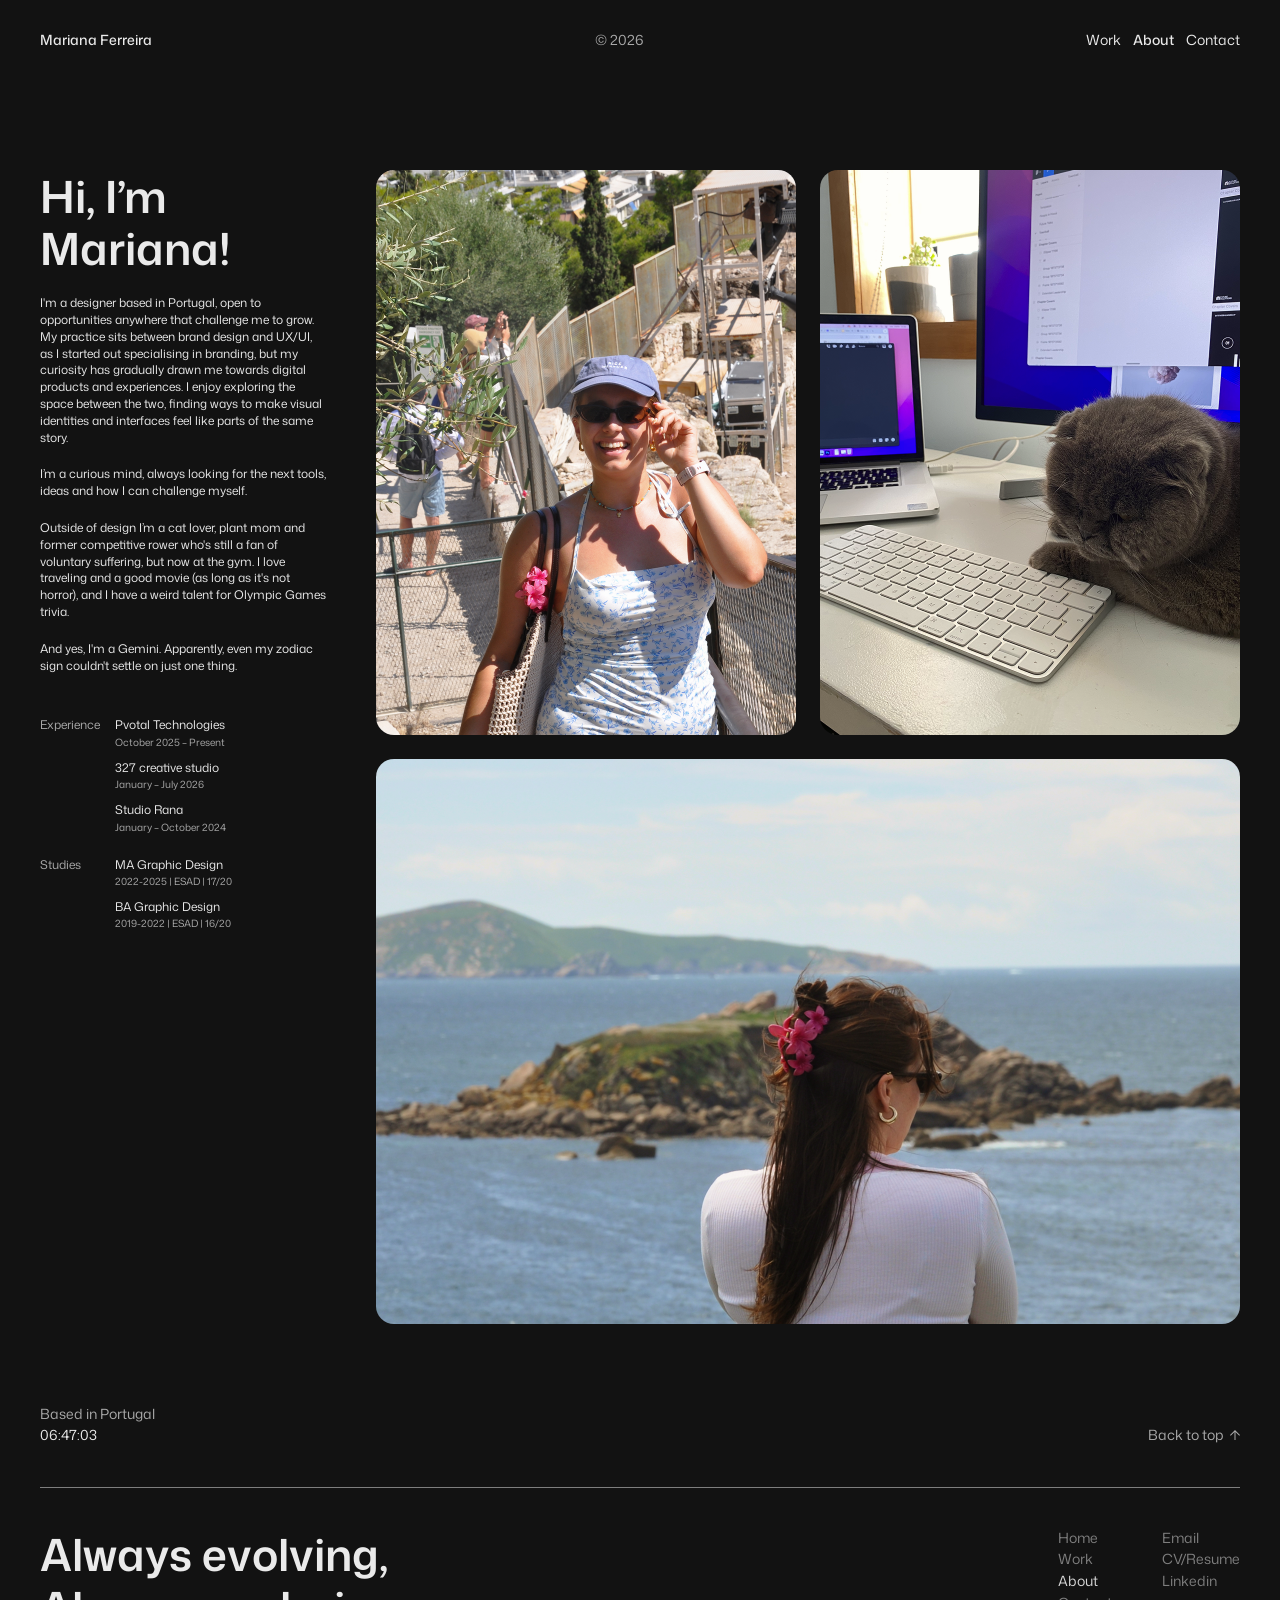
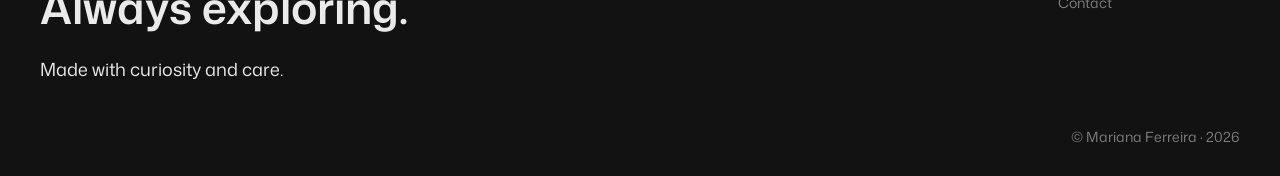
==== about.html @ 7189df2a "Turn footer menu links #9b3688 on hover All seven footer links (Home, Work, About, Contact, Email, C" ====
<!DOCTYPE html>
<html lang="en">
<head>
<meta charset="UTF-8">
<meta name="viewport" content="width=device-width, initial-scale=1">
<title>About — Mariana Ferreira</title>
<link rel="icon" href="favicon.ico" sizes="any">
<link rel="icon" href="assets/favicon/favicon.svg" type="image/svg+xml">
<link rel="apple-touch-icon" href="assets/favicon/apple-touch-icon.png">
<link rel="preconnect" href="https://fonts.googleapis.com">
<link rel="preconnect" href="https://fonts.gstatic.com" crossorigin>
<link href="https://fonts.googleapis.com/css2?family=Mona+Sans:wdth,wght@100,300;100,400;100,500;100,600&family=Geist+Mono:wght@300&display=swap" rel="stylesheet">
<link rel="stylesheet" href="css/style.css?v=39">
</head>
<body>

<nav class="nav">
  <a class="nav__name" href="index.html">Mariana Ferreira</a>
  <p class="nav__meta">© 2026</p>
  <div class="nav__links">
    <a href="work.html">Work</a>
    <a href="about.html" aria-current="page">About</a>
    <a href="index.html#contact">Contact</a>
  </div>
</nav>

<div class="about-body">
  <div class="about-info">
    <div class="about-info__text">
      <h1 class="t-title-44">Hi, I&rsquo;m Mariana!</h1>
      <p class="t-text-small-12">I&#39;m a designer based in Portugal, open to opportunities anywhere that challenge me to grow. My practice sits between brand design and UX/UI, as I started out specialising in branding, but my curiosity has gradually drawn me towards digital products and experiences. I enjoy exploring the space between the two, finding ways to make visual identities and interfaces feel like parts of the same story.</p>
      <p class="t-text-small-12">I&rsquo;m a curious mind, always looking for the next tools, ideas and how I can challenge myself.</p>
      <p class="t-text-small-12">Outside of design I&rsquo;m a cat lover, plant mom and former competitive rower who&#39;s still a fan of voluntary suffering, but now at the gym. I love traveling and a good movie (as long as it&#39;s not horror), and I have a weird talent for Olympic Games trivia.</p>
      <p class="t-text-small-12">And yes, I&#39;m a Gemini. Apparently, even my zodiac sign couldn&#39;t settle on just one thing.</p>
    </div>

    <div class="about-info__meta">
      <div class="about-meta-row">
        <span class="about-meta-row__label t-label-12">Experience</span>
        <div class="about-meta-row__entries">
          <div class="about-meta-entry">
            <span class="about-meta-entry__name t-label-12">Pvotal Technologies</span>
            <span class="about-meta-entry__date t-label-small-10">October 2025 – Present</span>
          </div>
          <div class="about-meta-entry">
            <span class="about-meta-entry__name t-label-12">327 creative studio</span>
            <span class="about-meta-entry__date t-label-small-10">January – July 2026</span>
          </div>
          <div class="about-meta-entry">
            <span class="about-meta-entry__name t-label-12">Studio Rana</span>
            <span class="about-meta-entry__date t-label-small-10">January – October 2024</span>
          </div>
        </div>
      </div>

      <div class="about-meta-row">
        <span class="about-meta-row__label t-label-12">Studies</span>
        <div class="about-meta-row__entries">
          <div class="about-meta-entry">
            <span class="about-meta-entry__name t-label-12">MA Graphic Design</span>
            <span class="about-meta-entry__date t-label-small-10">2022-2025 | ESAD | 17/20</span>
          </div>
          <div class="about-meta-entry">
            <span class="about-meta-entry__name t-label-12">BA Graphic Design</span>
            <span class="about-meta-entry__date t-label-small-10">2019-2022 | ESAD | 16/20</span>
          </div>
        </div>
      </div>
    </div>
  </div>

  <div class="about-photos">
    <div class="about-photos__row">
      <div><img class="is-bottom" src="assets/images/about/photo-1.png" alt="Mariana smiling on a sunny cliffside path, wearing a cap and sunglasses"></div>
      <div><img src="assets/images/about/photo-2.png" alt="Desk setup with a laptop, keyboard, and a sleepy grey cat"></div>
    </div>
    <img class="is-bottom" src="assets/images/about/photo-3.png" alt="Mariana looking out over the coast, hair decorated with small flowers">
  </div>
</div>

<div class="bottom-bar" style="padding: 0 40px 40px;">
  <div class="bottom-bar__place">
    <span>Based in Portugal</span>
    <span class="js-clock">23:09:35</span>
  </div>
  <button type="button" class="bottom-bar__link bottom-bar__link--up js-back-to-top">
    <span>Back to top</span>
    <img src="assets/icons/arrow-down.svg?v=2" alt="">
  </button>
</div>

<footer class="site-footer">
  <div class="line-divider" style="border-top: 0.7px solid var(--light-opacity-50);" role="presentation"></div>

  <div class="site-footer__top">
    <div class="site-footer__heading">
      <h2 class="t-title-44">Always evolving,<br>Always exploring.</h2>
      <p class="t-text-18">Made with curiosity and care.</p>
    </div>

    <div class="site-footer__menus">
      <ul class="menu-list t-text-14">
        <li><a href="index.html">Home</a></li>
        <li><a href="work.html">Work</a></li>
        <li><a href="about.html" class="is-current">About</a></li>
        <li><a href="index.html#contact">Contact</a></li>
      </ul>
      <ul class="menu-list t-text-14">
        <li><a href="mailto:mariana.sf.design@gmail.com" target="_blank">Email</a></li>
        <li><a href="https://drive.google.com/file/d/11VCMJUcz3bLyp9auznkshpkdH8lRxIy2/view?usp=sharing" target="_blank">CV/Resume</a></li>
        <li><a href="https://www.linkedin.com/in/mariana-ferreira15" target="_blank">Linkedin</a></li>
      </ul>
    </div>
  </div>

  <p class="site-footer__copyright t-text-14">© Mariana Ferreira · 2026</p>
</footer>

<script>
  const clocks = [document.querySelector('.js-clock')];
  const tick = () => {
    const time = new Intl.DateTimeFormat('en-GB', {
      timeZone: 'Europe/Lisbon', hour: '2-digit', minute: '2-digit', second: '2-digit', hour12: false
    }).format(new Date());
    clocks.forEach(el => { if (el) el.textContent = time; });
  };
  tick();
  setInterval(tick, 1000);

  document.querySelector('.js-back-to-top').addEventListener('click', () => {
    window.scrollTo({ top: 0, behavior: 'smooth' });
  });
</script>
<script src="js/reveal.js?v=1"></script>
</body>
</html>
---- css/style.css ----
/* ==========================================================================
   Design tokens — verified against Figma (RutyLWlSN3UfKS1c5IpxUp)
   ========================================================================== */
:root {
  --background-dark: #121212;
  --background-light: #eaeaea;
  --button-primary-dark: #202020;
  --button-secondary-dark: #343434;
  --button-primary-light: #d6d6d6;

  --light-opacity-70: rgba(234, 234, 234, 0.7);
  --light-opacity-50: rgba(234, 234, 234, 0.5);
  --dark-opacity-70: rgba(32, 32, 32, 0.7);
  --dark-opacity-50: rgba(32, 32, 32, 0.5);

  --page-gutter: 40px;
  --content-max: 1340px;
}

* { box-sizing: border-box; }

html, body {
  margin: 0;
  padding: 0;
  background: var(--background-dark);
  color: var(--background-light);
  font-family: 'Mona Sans', system-ui, sans-serif;
  font-variation-settings: 'wdth' 100;
  -webkit-font-smoothing: antialiased;
}

img { max-width: 100%; display: block; }
a { color: inherit; }

/* ==========================================================================
   Typography — the 8 verified text styles + the one-off CTA headline
   ========================================================================== */
.t-header-64 { font-weight: 600; font-size: 64px; line-height: 1.2; letter-spacing: 1px; text-box-trim: trim-both; text-box-edge: cap alphabetic; }
.t-title-44  { font-weight: 600; font-size: 44px; line-height: 1.2; letter-spacing: 0; text-box-trim: trim-both; text-box-edge: cap alphabetic; }
.t-title-18  { font-weight: 600; font-size: 18px; line-height: 1.4; letter-spacing: 0; }
.t-text-18   { font-weight: 400; font-size: 18px; line-height: 1.4; letter-spacing: 0; }
.t-text-14   { font-weight: 400; font-size: 14px; line-height: 1.4; letter-spacing: 0; }
.t-text-small-12 { font-weight: 400; font-size: 12px; line-height: 1.4; letter-spacing: 0; }
.t-label-12  { font-weight: 400; font-size: 12px; line-height: 1.2; letter-spacing: 0; }
.t-tag-14    { font-family: 'Geist Mono', ui-monospace, monospace; font-weight: 300; font-size: 14px; line-height: normal; letter-spacing: 0.56px; text-transform: uppercase; }
.t-tag-10    { font-family: 'Geist Mono', ui-monospace, monospace; font-weight: 300; font-size: 10px; line-height: normal; letter-spacing: 0.4px; text-transform: uppercase; }
/* one-off: only used by the "Let's make something bloom." CTA, not a named Figma style */
.t-display-80 { font-weight: 600; font-size: 80px; line-height: 1.2; letter-spacing: 0.8px; }

/* ==========================================================================
   Layout shell
   ========================================================================== */
.page { background: var(--background-dark); }

.container {
  max-width: var(--content-max);
  margin: 0 auto;
  padding: 0 var(--page-gutter);
}

/* ==========================================================================
   Nav bar
   ========================================================================== */
.nav {
  display: flex;
  align-items: center;
  justify-content: space-between;
  width: 100%;
  padding: 30px 40px 40px;
}
.nav__name { margin: 0; font-weight: 500; font-size: 14px; line-height: 1.4; text-decoration: none; }
.nav__links { display: flex; gap: 12px; align-items: center; font-weight: 400; font-size: 14px; line-height: 1.4; }
.nav__links a { text-decoration: none; white-space: nowrap; transition: color 0.15s ease; }
.nav__links a[aria-current="page"] { font-weight: 500; }
.nav__links a:hover { color: #9b3688; }
.nav__meta { margin: 0; font-weight: 400; font-size: 14px; line-height: 1.4; text-align: right; white-space: nowrap; color: var(--light-opacity-70); }

@media (max-width: 900px) {
  .nav { padding: 24px; }
  .nav__meta { display: none; }
}

/* ==========================================================================
   Bottom bar (place/time + scroll or back-to-top) — reused in hero + CTA
   ========================================================================== */
.bottom-bar {
  display: flex;
  align-items: flex-end;
  justify-content: space-between;
  width: 100%;
}
.bottom-bar__place {
  display: flex;
  flex-direction: column;
  gap: 2px;
  align-items: flex-start;
  font-weight: 400;
  font-size: 14px;
  line-height: 1.4;
}
.bottom-bar__place span:first-child { color: var(--light-opacity-70); }
.bottom-bar__link {
  display: flex;
  gap: 6px;
  align-items: center;
  font-weight: 400;
  font-size: 14px;
  line-height: 1.4;
  color: var(--light-opacity-70);
  text-decoration: none;
  background: none;
  border: none;
  cursor: pointer;
  padding: 0;
  font-family: inherit;
}
.bottom-bar__link img { width: 10px; height: 10px; transition: transform 0.2s ease; }
.bottom-bar__link--up img { transform: rotate(180deg); }
/* hover: arrow slides from vertically centred to the text's far edge (Figma bottom-bar variants), 4.8px = (19.6px line - 10px arrow) / 2 */
.bottom-bar__link:hover img { transform: translateY(4.8px); }
.bottom-bar__link--up:hover img { transform: rotate(180deg) translateY(4.8px); }

/* ==========================================================================
   Hero
   ========================================================================== */
.hero {
  position: relative;
  width: 100%;
  min-height: 100vh;
  padding: 30px 40px 40px;
  display: flex;
  flex-direction: column;
  align-items: flex-start;
  justify-content: space-between;
  overflow: hidden;
  background: var(--background-dark);
}
#hero-canvas {
  position: absolute;
  top: 0;
  left: 0;
  display: block;
  pointer-events: none;
  image-rendering: pixelated;
  z-index: 0;
}
.hero > *:not(#hero-canvas) { position: relative; z-index: 1; }

.hero__top {
  display: flex;
  flex-direction: column;
  gap: 288.9px;
  align-items: flex-start;
  width: 100%;
}
.hero .nav { padding: 0; }

.intro {
  display: flex;
  align-items: center;
  justify-content: space-between;
  width: 100%;
}
.intro__title {
  margin: 0;
  width: 553px;
  word-break: break-word;
}
.intro__aside {
  display: flex;
  flex-direction: column;
  gap: 12px;
  align-items: flex-start;
  justify-content: center;
  width: 275px;
}
.intro__tag {
  margin: 0;
  color: var(--background-light);
  text-box-trim: trim-both;
  text-box-edge: cap alphabetic;
}
.intro__blurb {
  margin: 0;
  width: 275px;
  color: var(--light-opacity-70);
}

@media (max-width: 900px) {
  .hero { padding: 24px; }
  .hero__top { gap: 120px; }
  .intro { flex-direction: column; align-items: flex-start; gap: 40px; }
  .intro__title { width: 100%; font-size: 40px; }
}

/* ==========================================================================
   Tags / buttons
   ========================================================================== */
.tag {
  display: inline-block;
  text-align: center;
  padding: 10px 12px;
  border-radius: 6px;
  background: var(--button-primary-dark);
  color: var(--background-light);
  text-box-trim: trim-both;
  text-box-edge: cap alphabetic;
}
.tag--light { background: var(--button-primary-light); color: #121212; }

.cta-button {
  display: inline-flex;
  align-items: center;
  gap: 12px;
  padding: 12px 16px;
  border-radius: 8px;
  background: var(--button-primary-dark);
  color: var(--background-light);
  text-decoration: none;
  font-family: 'Geist Mono', ui-monospace, monospace;
  font-weight: 300;
  font-size: 14px;
  letter-spacing: 0.56px;
  text-transform: uppercase;
  transition: background-color 0.15s ease;
}
.cta-button:hover { background: #9b3688; }
.cta-button__label { display: block; text-box-trim: trim-both; text-box-edge: cap alphabetic; }
.cta-button img { width: 10px; height: 10px; }

/* ==========================================================================
   Selected Work
   ========================================================================== */
.selected-work { padding: 100px 40px 0; }
.selected-work__heading { margin: 0 0 80px; color: #121212; background: var(--background-light); }

/* the whole Selected Work section sits on the light background per Figma's
   "projects-light" frame, while the hero above and everything below stays dark */
.selected-work-wrap { background: var(--background-light); color: #121212; }

/* Below its 1340px reference width, the whole grid (numbers + rows) is
   scaled down as one unit via JS (see index.html) instead of letting the
   image and text column shrink independently — this keeps every internal
   proportion (including the tag row, which must never wrap) identical to
   the Figma design at any size. .work-grid-scale is the fixed-height
   viewport JS resizes; .work-grid is the fixed-width content it scales. */
.work-grid-scale { position: relative; overflow: hidden; }
.work-grid {
  display: flex;
  gap: 50px;
  align-items: flex-start;
  width: 1360px;
  transform-origin: top left;
}
.work-grid__numbers {
  width: 286px;
  display: flex;
  flex-direction: column;
  gap: 520px;
  flex-shrink: 0;
}
.work-grid__number { margin: 0; color: #121212; white-space: nowrap; }

.work-rows {
  flex: 1;
  display: flex;
  flex-direction: column;
  min-width: 0;
}

.project-row {
  display: flex;
  gap: 50px;
  align-items: flex-start;
  padding: 48px 0;
  text-decoration: none;
}
.project-row:first-child { padding-top: 0; }
.project-row__image {
  position: relative;
  width: 666px;
  height: 444px;
  flex-shrink: 0;
  border-radius: 18px;
  overflow: hidden;
  background: var(--button-primary-light);
}
.project-row__image img {
  position: absolute;
  inset: 0;
  width: 100%;
  height: 100%;
  object-fit: cover;
}
.project-row__body {
  display: flex;
  flex: 1;
  flex-direction: column;
  gap: 24px;
  min-width: 0;
}
.project-row__tags { display: flex; gap: 4px; align-items: center; flex-wrap: nowrap; }
.project-row__text { display: flex; flex-direction: column; gap: 12px; }
.project-row__title { margin: 0; color: #121212; }
.project-row__desc { margin: 0; color: #121212; }
.project-row__client { color: var(--dark-opacity-70); white-space: nowrap; }

.line-divider { width: 100%; height: 1px; }
.line-divider--projects { border-top: 0.7px solid var(--dark-opacity-50); }

.view-more {
  display: flex;
  align-items: center;
  justify-content: space-between;
  padding: 50px 0 50px;
  text-decoration: none;
  color: #121212;
}
.view-more img { width: 30px; height: 30px; }

@media (max-width: 900px) {
  .work-grid-scale { height: auto !important; }
  .work-grid { transform: none !important; width: 100%; flex-direction: column; }
  .work-grid__numbers { display: none; }
  .project-row { flex-direction: column; }
  .project-row__image { width: 100%; height: auto; aspect-ratio: 666 / 444; }
}

/* ==========================================================================
   CTA — "Let's make something bloom."
   ========================================================================== */
.cta-bloom {
  position: relative;
  overflow: hidden;
  min-height: 750px;
  background: var(--background-dark);
  padding: 150px 40px 30px;
  display: flex;
  flex-direction: column;
  justify-content: space-between;
  gap: 100px;
}
#contact-canvas {
  position: absolute;
  top: 0;
  left: 0;
  display: block;
  pointer-events: none;
  image-rendering: pixelated;
  z-index: 0;
}
.cta-bloom > *:not(#contact-canvas) { position: relative; z-index: 1; }
.cta-bloom__copy { display: flex; flex-direction: column; gap: 44px; max-width: 778px; }
.cta-bloom__text { display: flex; flex-direction: column; gap: 12px; }
.cta-bloom__title { margin: 0; }
.cta-bloom__body { margin: 0; max-width: 663px; }
.cta-bloom__actions { display: flex; gap: 12px; }

@media (max-width: 900px) {
  .cta-bloom { padding: 100px 24px 24px; gap: 100px; }
  .t-display-80 { font-size: 48px; }
}

/* ==========================================================================
   Work page
   ========================================================================== */
.work-body { display: flex; gap: 50px; padding: 80px 40px 100px; align-items: start; }

.work-info { width: 286px; flex-shrink: 0; display: flex; flex-direction: column; gap: 44px; }
.work-info__text { display: flex; flex-direction: column; gap: 20px; }
.work-info__title, .work-info__desc { margin: 0; color: var(--background-light); }

.work-filters { display: flex; flex-direction: column; gap: 12px; }
.filter-tag {
  display: inline-block;
  padding: 12px 16px;
  border-radius: 8px;
  background: var(--button-primary-dark);
  color: var(--background-light);
  border: none;
  cursor: pointer;
  text-align: center;
  text-box-trim: trim-both;
  text-box-edge: cap alphabetic;
  width: fit-content;
  transition: background-color 0.15s ease;
}
.filter-tag.is-active { background: var(--button-secondary-dark); }
.filter-tag:hover { background: #9b3688; }

.work-card[hidden] { display: none; }

.work-grid-2col {
  flex: 1;
  display: grid;
  grid-template-columns: 1fr 1fr;
  column-gap: 24px;
  row-gap: 50px;
  min-width: 0;
}

.work-card { display: flex; flex-direction: column; gap: 36px; text-decoration: none; }
.work-card__image { width: 100%; aspect-ratio: 490 / 565; border-radius: 18px; overflow: hidden; }
.work-card__image img { width: 100%; height: 100%; object-fit: cover; }
.work-card__body { display: flex; flex-direction: column; gap: 24px; }
.work-card__text { display: flex; flex-direction: column; gap: 12px; }
.work-card__title, .work-card__desc { margin: 0; color: var(--background-light); }
.work-card__tags { display: flex; gap: 4px; flex-wrap: wrap; }

@media (max-width: 900px) {
  .work-body { flex-direction: column; padding: 48px 24px 60px; }
  .work-info { width: 100%; }
  .work-filters { flex-direction: row; flex-wrap: wrap; }
  .work-grid-2col { grid-template-columns: 1fr; width: 100%; }
}

/* ==========================================================================
   About page
   ========================================================================== */
.t-label-small-10 { font-weight: 400; font-size: 10px; line-height: normal; letter-spacing: 0; }

.about-body { display: flex; gap: 50px; padding: 80px 40px 80px; align-items: start; }

.about-info { width: 286px; flex-shrink: 0; display: flex; flex-direction: column; gap: 44px; }
.about-info__text { display: flex; flex-direction: column; gap: 20px; }
.about-info__text p, .about-info__text h1 { margin: 0; color: var(--background-light); }

.about-info__meta { display: flex; flex-direction: column; gap: 24px; }
.about-meta-row { display: flex; gap: 12px; align-items: start; }
.about-meta-row__label { width: 63px; flex-shrink: 0; color: var(--light-opacity-70); }
.about-meta-row__entries { display: flex; flex-direction: column; gap: 12px; }
.about-meta-entry { display: flex; flex-direction: column; gap: 2px; }
.about-meta-entry__name { color: var(--background-light); }
.about-meta-entry__date { color: var(--light-opacity-70); }

.about-photos { flex: 1; display: flex; flex-direction: column; gap: 24px; min-width: 0; }
.about-photos__row { display: flex; gap: 24px; }
.about-photos__row img, .about-photos > img { border-radius: 18px; width: 100%; height: 565px; object-fit: cover; }
.about-photos img.is-bottom { object-position: bottom; }
.about-photos__row > div { flex: 1; min-width: 0; }

@media (max-width: 900px) {
  .about-body { flex-direction: column; padding: 48px 24px 60px; }
  .about-info { width: 100%; }
  .about-photos__row { flex-direction: column; }
  .about-photos__row img, .about-photos > img { height: auto; aspect-ratio: 490 / 565; }
}

/* ==========================================================================
   Project detail pages (case studies) — shared by every /work/<slug>.html
   ========================================================================== */
.project-detail__body { display: flex; gap: 50px; padding: 80px 40px 100px; align-items: start; }

.project-detail__info { width: 286px; flex-shrink: 0; display: flex; flex-direction: column; gap: 44px; }
.project-detail__title { margin: 0 0 20px; color: var(--background-light); }
.project-detail__bio { display: flex; flex-direction: column; gap: 14px; }
.project-detail__bio p { margin: 0; color: var(--background-light); }
.project-detail__bio a { color: inherit; text-decoration: underline dotted; text-decoration-color: #9b3688; text-decoration-thickness: 2px; text-underline-offset: 3px; }

.project-detail__meta { display: flex; flex-direction: column; gap: 12px; width: 100%; }
.project-detail__meta-row { display: flex; gap: 12px; align-items: center; }
.project-detail__meta-label { width: 56px; flex-shrink: 0; color: var(--light-opacity-70); }
.project-detail__meta-value { color: var(--background-light); }

.project-detail__gallery { flex: 1; display: flex; flex-direction: column; gap: 24px; min-width: 0; }
.project-detail__img { width: 100%; aspect-ratio: 1004 / 565; border-radius: 18px; overflow: hidden; background: var(--button-primary-dark); }
.project-detail__img img, .project-detail__img video { width: 100%; height: 100%; object-fit: cover; display: block; }
.project-detail__pair { display: flex; gap: 24px; }
/* Named class (not a > div child selector) so this styling — border-radius
   included — still applies when the lightbox clones one of these into a
   different parent. */
.project-detail__pair-item { flex: 1; min-width: 0; aspect-ratio: 490 / 565; border-radius: 18px; overflow: hidden; }
.project-detail__pair-item img { width: 100%; height: 100%; object-fit: cover; display: block; }

/* Autoplaying crossfade variant of a pair — reproduces a Figma prototype
   interaction (Frame 2147225957: After delay 1s -> Change to Variant2,
   Smart animate, 600ms) where both cards in the pair swap between their
   "Default" and "Variant2" screenshots together, looping indefinitely.
   Driven by the inline script in work/infrastream.html via [data-loop-state]. */
.project-detail__pair-item--loop { position: relative; }
.project-detail__pair-item--loop img { position: absolute; inset: 0; opacity: 0; transition: opacity 0.6s ease-in-out; }
.project-detail__pair-item--loop img.is-default { position: relative; opacity: 1; }
.project-detail__pair--loop[data-loop-state="variant2"] .is-default { opacity: 0; }
.project-detail__pair--loop[data-loop-state="variant2"] .is-variant2 { opacity: 1; }

@media (prefers-reduced-motion: reduce) {
  .project-detail__pair-item--loop img { transition: none; }
}

.project-detail__note { display: flex; gap: 24px; padding: 20px 24px; }
.project-detail__note-label { width: 200px; flex-shrink: 0; margin: 0; color: var(--background-light); }
.project-detail__note-body { flex: 1; display: flex; flex-direction: column; gap: 24px; margin: 0; color: var(--background-light); }
.project-detail__note-body p { margin: 0; }

@media (max-width: 900px) {
  .project-detail__body { flex-direction: column; padding: 48px 24px 60px; }
  .project-detail__info { width: 100%; }
  .project-detail__pair { flex-direction: column; }
  .project-detail__note { flex-direction: column; gap: 8px; padding: 16px 0; }
  .project-detail__note-label { width: 100%; }
}

/* ==========================================================================
   Lightbox — click-to-zoom for project detail gallery images
   ========================================================================== */
.project-detail__gallery img { cursor: zoom-in; }

.lightbox {
  position: fixed;
  inset: 0;
  z-index: 1000;
  display: flex;
  align-items: center;
  justify-content: center;
  padding: 40px;
  background: var(--background-dark);
  cursor: zoom-out;
  opacity: 0;
  visibility: hidden;
  transition: opacity 0.2s ease;
}
.lightbox.is-open { opacity: 1; visibility: visible; }

/* .lightbox__frame is a live clone of the clicked container (image-project /
   pair-half div), so it reproduces that exact crop, background and border
   radius — just scaled up — instead of swapping in a different, uncropped
   view of the raw source file. Sizing (width/height in px) is computed in
   JS to preserve its aspect ratio within the viewport. */
.lightbox__frame {
  flex: none !important;
  min-width: 0 !important;
  box-shadow: 0 20px 60px rgba(0, 0, 0, 0.5);
  transform: scale(0.96);
  transition: transform 0.2s ease;
  cursor: zoom-out;
}
.lightbox.is-open .lightbox__frame { transform: scale(1); }
.lightbox__close {
  position: absolute;
  top: 24px;
  right: 32px;
  width: 40px;
  height: 40px;
  border: none;
  border-radius: 50%;
  background: var(--button-primary-dark);
  color: var(--background-light);
  font-size: 22px;
  line-height: 1;
  cursor: pointer;
  display: flex;
  align-items: center;
  justify-content: center;
}
.lightbox__close:hover { background: var(--button-secondary-dark); }

@media (max-width: 900px) {
  .lightbox { padding: 16px; }
  .lightbox__close { top: 12px; right: 12px; }
}

/* ==========================================================================
   Scroll reveal — fade + rise on scroll, applied via js/reveal.js
   ========================================================================== */
.reveal {
  opacity: 0;
  transform: translateY(22px);
  transition: opacity 1s cubic-bezier(0.22, 1, 0.36, 1), transform 1s cubic-bezier(0.22, 1, 0.36, 1);
}
.reveal.is-visible { opacity: 1; transform: none; }

@media (prefers-reduced-motion: reduce) {
  .reveal { opacity: 1; transform: none; transition: none; }
}

/* ==========================================================================
   Site footer
   ========================================================================== */
.site-footer { background: var(--background-dark); padding: 2px 40px 30px; }
.site-footer__top { display: flex; align-items: flex-start; justify-content: space-between; gap: 50px; padding-top: 40px; }
.site-footer__heading { display: flex; flex-direction: column; gap: 24px; max-width: 613px; }
.site-footer__heading h2, .site-footer__heading p { margin: 0; }
.site-footer__menus { display: flex; gap: 50px; }
.menu-list { display: flex; flex-direction: column; gap: 2px; list-style: none; margin: 0; padding: 0; }
.menu-list a { text-decoration: none; transition: color 0.15s ease; }
.menu-list a.is-current { color: var(--button-primary-light); }
.menu-list a:not(.is-current) { color: var(--light-opacity-50); }
.menu-list a:hover { color: #9b3688; }
.site-footer__copyright { color: var(--light-opacity-50); margin: 44px 0 0; text-align: right; }

@media (max-width: 900px) {
  .site-footer__top { flex-direction: column; gap: 32px; }
  .site-footer__menus { gap: 32px; }
}
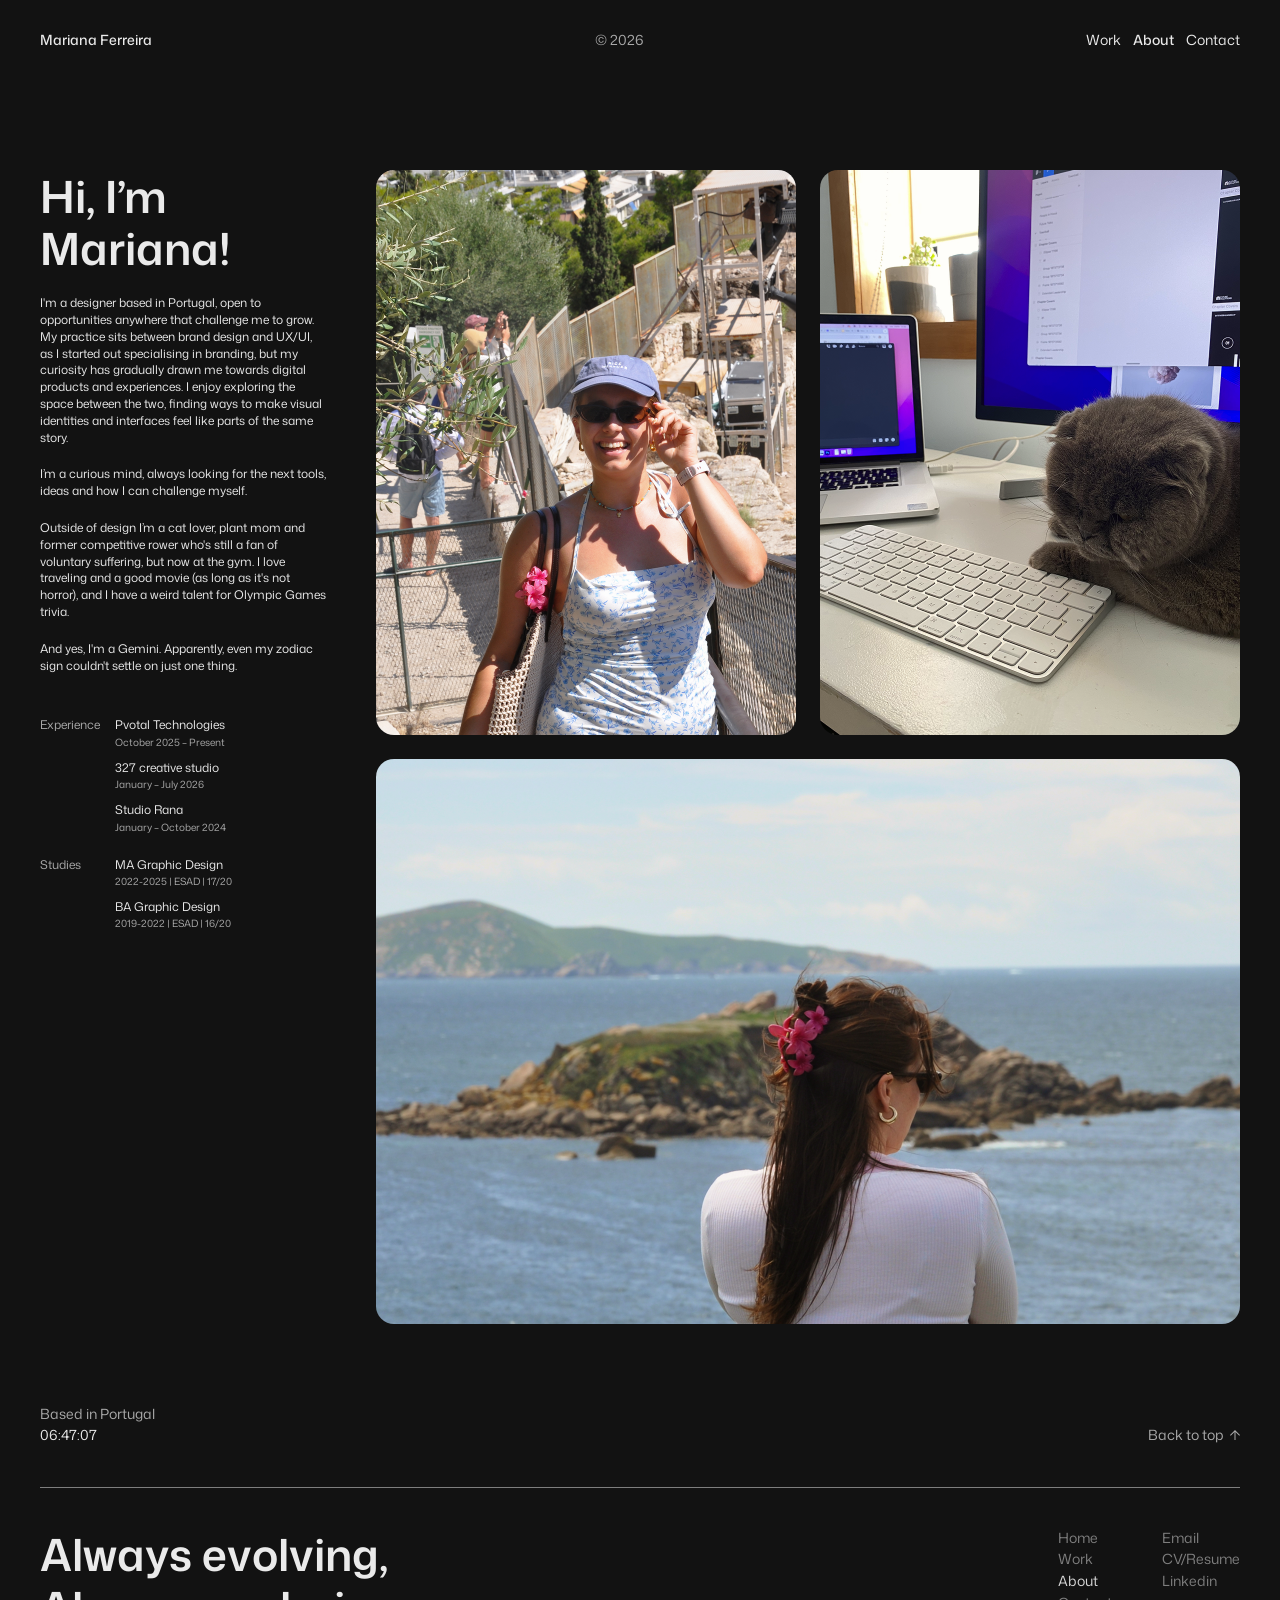
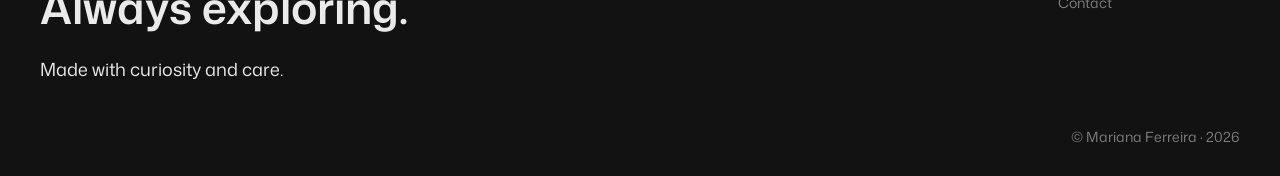
==== commit 0f5f5c7a: "Restore #343434 hover on filter and Email/LinkedIn buttons The #9b3688 hover was only meant for the " ====
--- a/about.html
+++ b/about.html
@@ -10,7 +10,7 @@
 <link rel="preconnect" href="https://fonts.googleapis.com">
 <link rel="preconnect" href="https://fonts.gstatic.com" crossorigin>
 <link href="https://fonts.googleapis.com/css2?family=Mona+Sans:wdth,wght@100,300;100,400;100,500;100,600&family=Geist+Mono:wght@300&display=swap" rel="stylesheet">
-<link rel="stylesheet" href="css/style.css?v=39">
+<link rel="stylesheet" href="css/style.css?v=40">
 </head>
 <body>
 
--- a/css/style.css
+++ b/css/style.css
@@ -224,7 +224,7 @@
   text-transform: uppercase;
   transition: background-color 0.15s ease;
 }
-.cta-button:hover { background: #9b3688; }
+.cta-button:hover { background: var(--button-secondary-dark); }
 .cta-button__label { display: block; text-box-trim: trim-both; text-box-edge: cap alphabetic; }
 .cta-button img { width: 10px; height: 10px; }
 
@@ -385,8 +385,7 @@
   width: fit-content;
   transition: background-color 0.15s ease;
 }
-.filter-tag.is-active { background: var(--button-secondary-dark); }
-.filter-tag:hover { background: #9b3688; }
+.filter-tag:hover, .filter-tag.is-active { background: var(--button-secondary-dark); }
 
 .work-card[hidden] { display: none; }
 
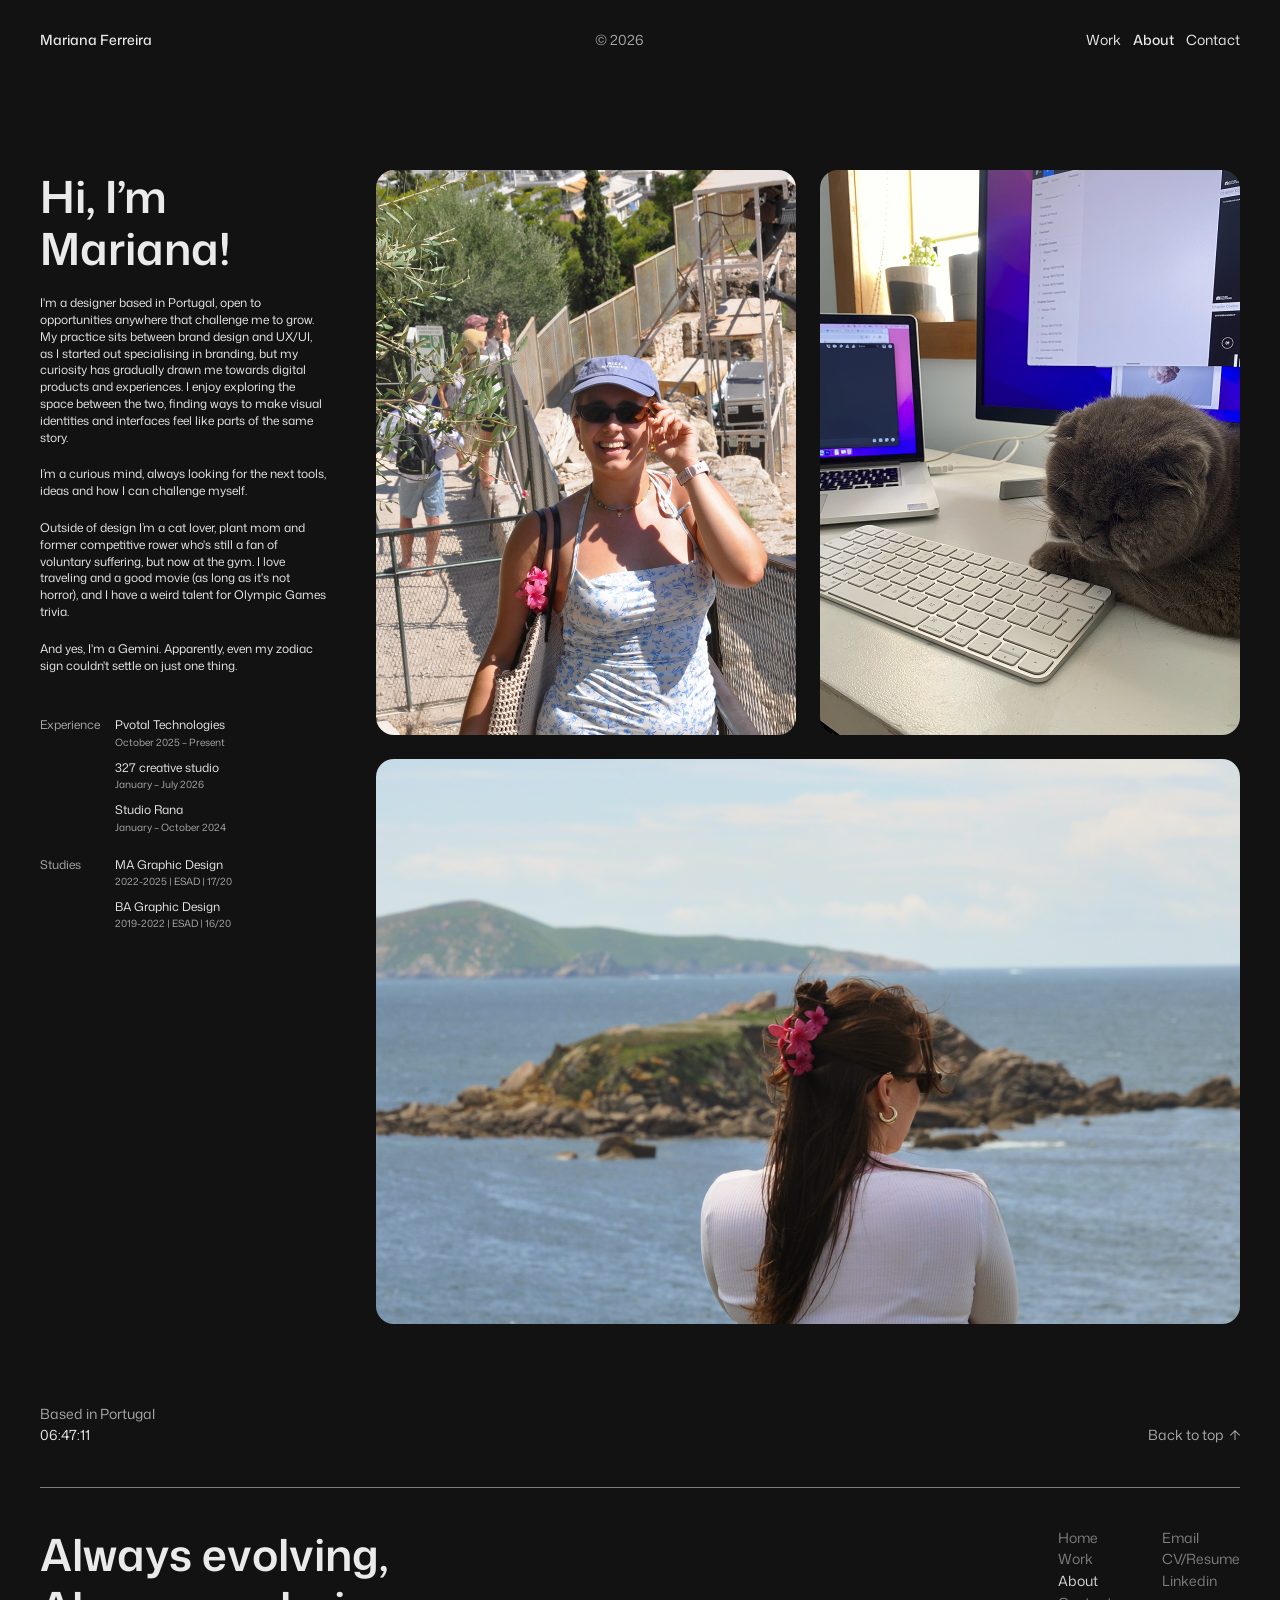
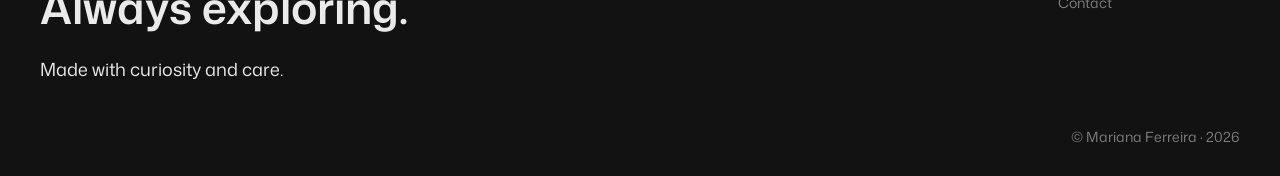
==== commit 2f1f2b8c: "Project note blocks: 14px body text, 24px/44px padding On every case-study caption block (Tea&Oat, I" ====
--- a/about.html
+++ b/about.html
@@ -10,7 +10,7 @@
 <link rel="preconnect" href="https://fonts.googleapis.com">
 <link rel="preconnect" href="https://fonts.gstatic.com" crossorigin>
 <link href="https://fonts.googleapis.com/css2?family=Mona+Sans:wdth,wght@100,300;100,400;100,500;100,600&family=Geist+Mono:wght@300&display=swap" rel="stylesheet">
-<link rel="stylesheet" href="css/style.css?v=40">
+<link rel="stylesheet" href="css/style.css?v=41">
 </head>
 <body>
 
--- a/css/style.css
+++ b/css/style.css
@@ -486,7 +486,7 @@
   .project-detail__pair-item--loop img { transition: none; }
 }
 
-.project-detail__note { display: flex; gap: 24px; padding: 20px 24px; }
+.project-detail__note { display: flex; gap: 24px; padding: 24px 44px; }
 .project-detail__note-label { width: 200px; flex-shrink: 0; margin: 0; color: var(--background-light); }
 .project-detail__note-body { flex: 1; display: flex; flex-direction: column; gap: 24px; margin: 0; color: var(--background-light); }
 .project-detail__note-body p { margin: 0; }
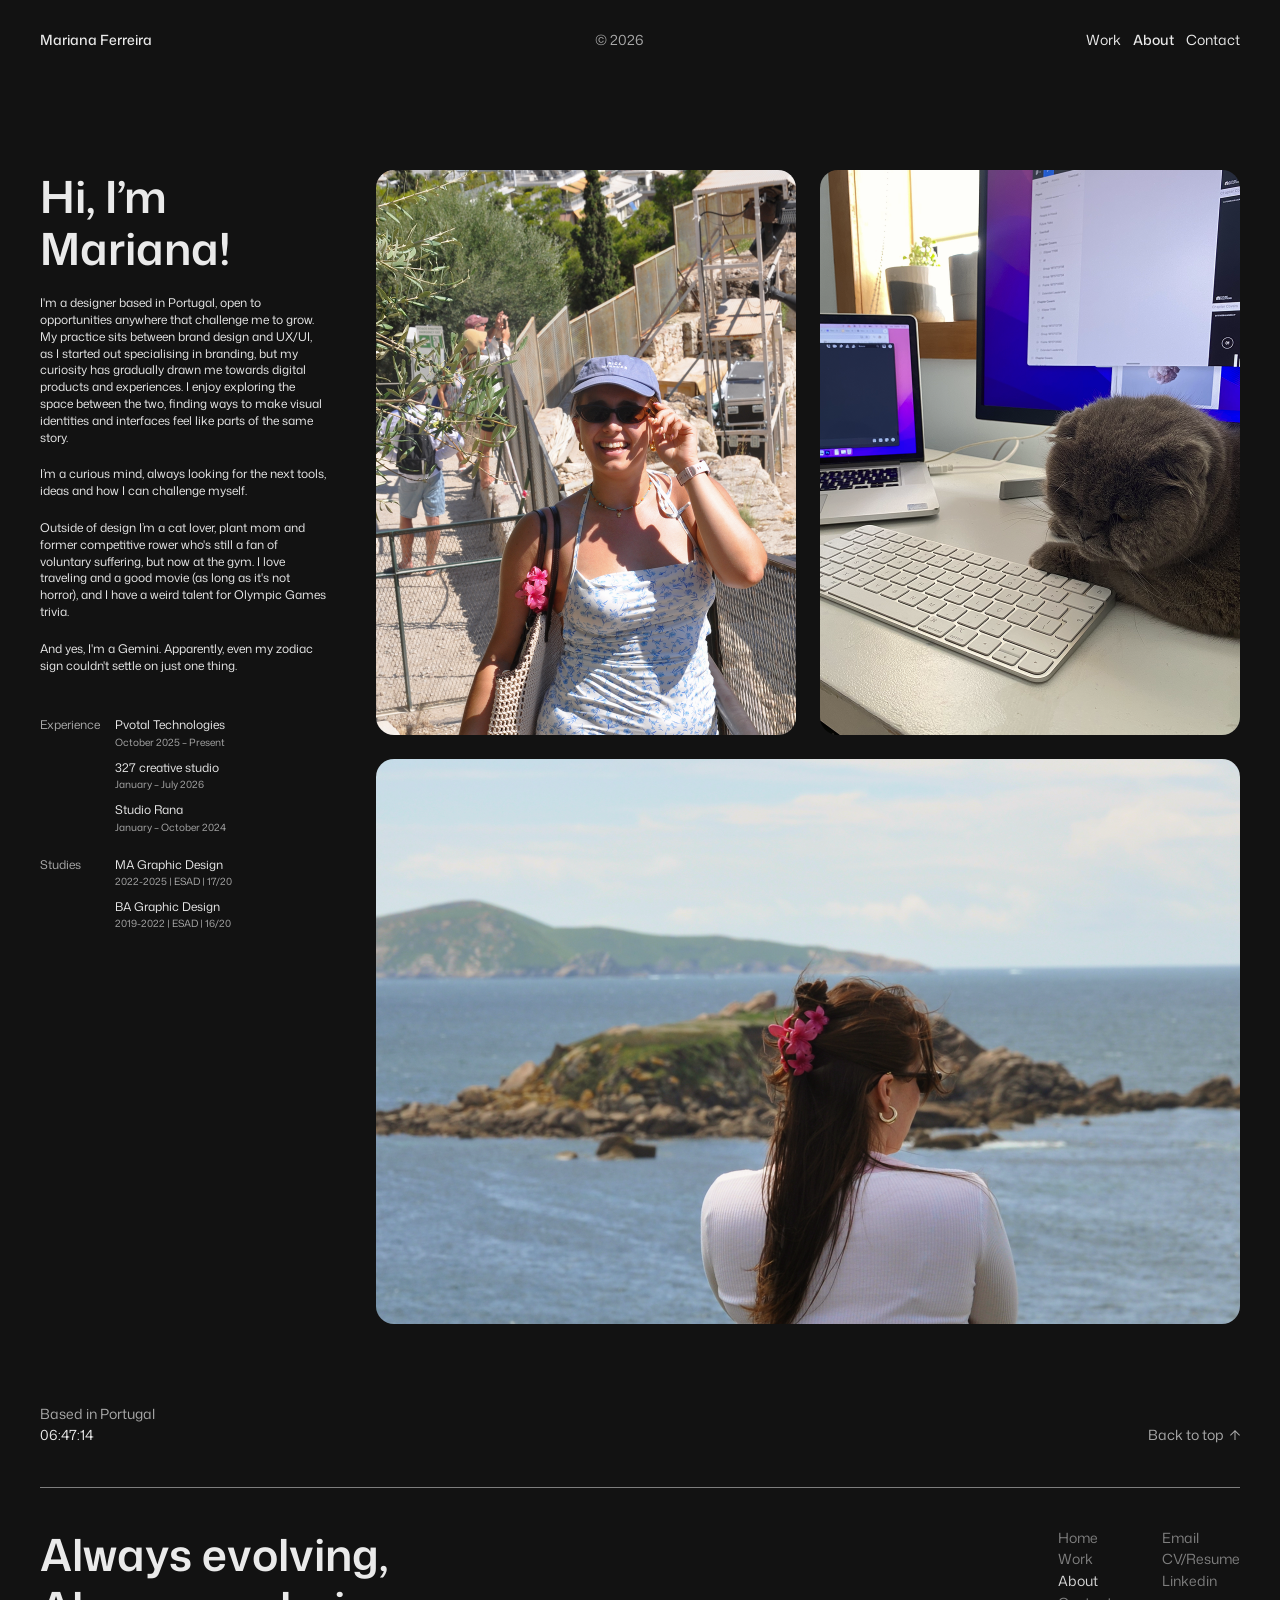
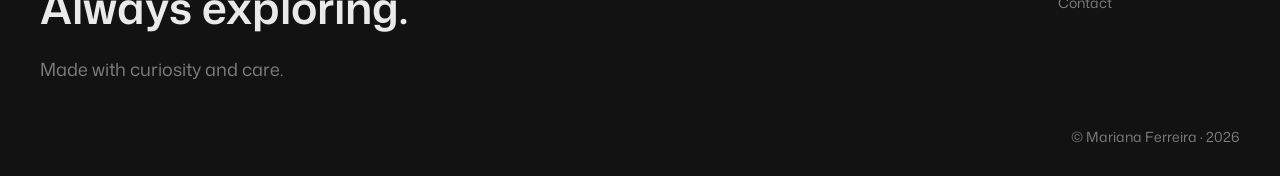
==== commit 9e7953a9: "Set footer "Made with curiosity and care." to light-opacity-50 Scoped to the footer heading paragrap" ====
--- a/about.html
+++ b/about.html
@@ -10,7 +10,7 @@
 <link rel="preconnect" href="https://fonts.googleapis.com">
 <link rel="preconnect" href="https://fonts.gstatic.com" crossorigin>
 <link href="https://fonts.googleapis.com/css2?family=Mona+Sans:wdth,wght@100,300;100,400;100,500;100,600&family=Geist+Mono:wght@300&display=swap" rel="stylesheet">
-<link rel="stylesheet" href="css/style.css?v=41">
+<link rel="stylesheet" href="css/style.css?v=42">
 </head>
 <body>
 
--- a/css/style.css
+++ b/css/style.css
@@ -579,6 +579,7 @@
 .site-footer__top { display: flex; align-items: flex-start; justify-content: space-between; gap: 50px; padding-top: 40px; }
 .site-footer__heading { display: flex; flex-direction: column; gap: 24px; max-width: 613px; }
 .site-footer__heading h2, .site-footer__heading p { margin: 0; }
+.site-footer__heading p { color: var(--light-opacity-50); }
 .site-footer__menus { display: flex; gap: 50px; }
 .menu-list { display: flex; flex-direction: column; gap: 2px; list-style: none; margin: 0; padding: 0; }
 .menu-list a { text-decoration: none; transition: color 0.15s ease; }
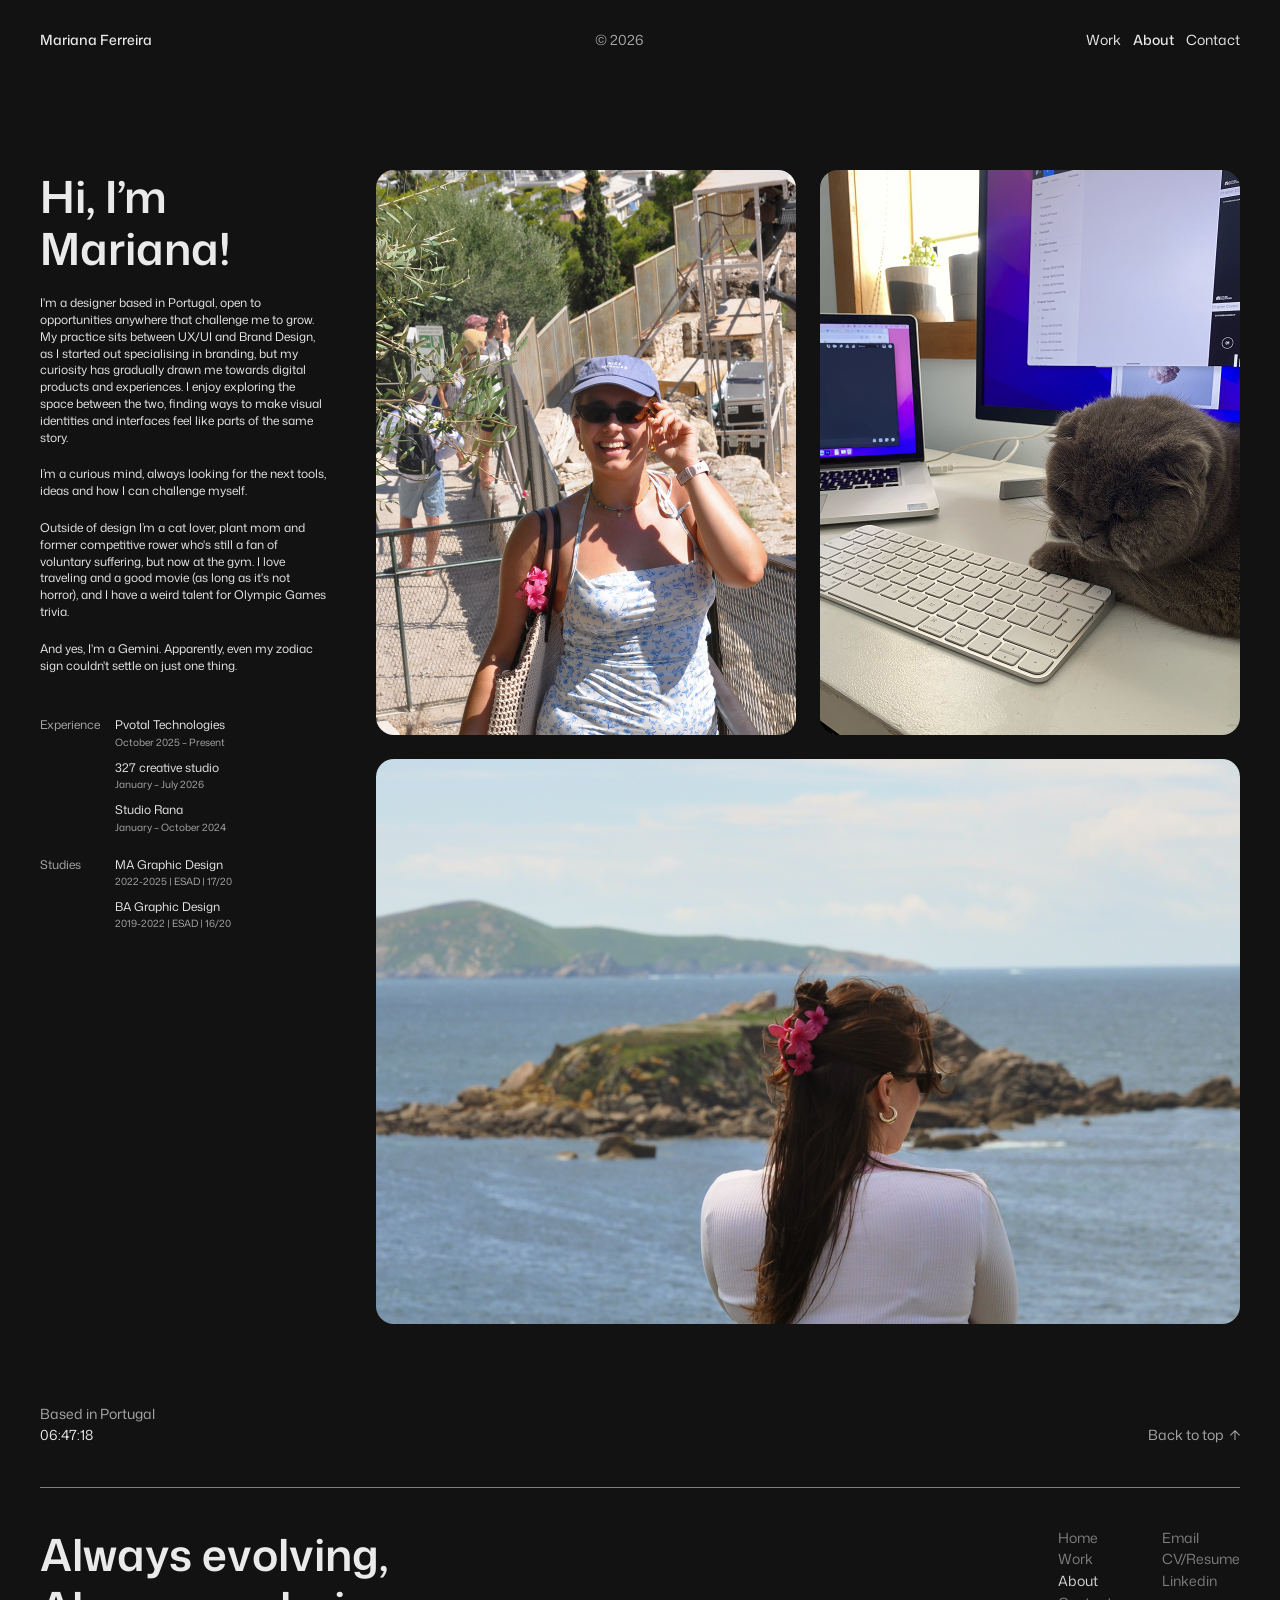
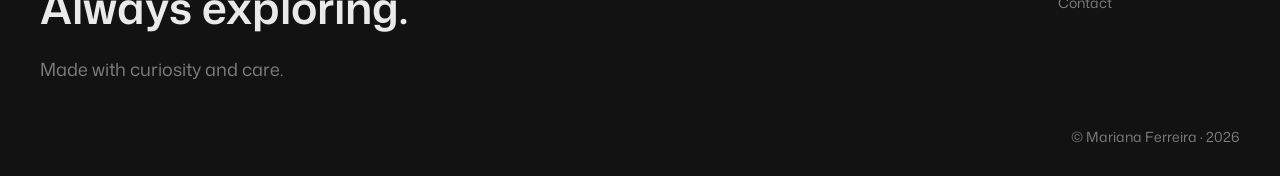
==== commit 680b4591: "Update About bio: "between UX/UI and Brand Design" Co-Authored-By: Claude Sonnet 5.5 <noreply@anthro" ====
--- a/about.html
+++ b/about.html
@@ -28,7 +28,7 @@
   <div class="about-info">
     <div class="about-info__text">
       <h1 class="t-title-44">Hi, I&rsquo;m Mariana!</h1>
-      <p class="t-text-small-12">I&#39;m a designer based in Portugal, open to opportunities anywhere that challenge me to grow. My practice sits between brand design and UX/UI, as I started out specialising in branding, but my curiosity has gradually drawn me towards digital products and experiences. I enjoy exploring the space between the two, finding ways to make visual identities and interfaces feel like parts of the same story.</p>
+      <p class="t-text-small-12">I&#39;m a designer based in Portugal, open to opportunities anywhere that challenge me to grow. My practice sits between UX/UI and Brand Design, as I started out specialising in branding, but my curiosity has gradually drawn me towards digital products and experiences. I enjoy exploring the space between the two, finding ways to make visual identities and interfaces feel like parts of the same story.</p>
       <p class="t-text-small-12">I&rsquo;m a curious mind, always looking for the next tools, ideas and how I can challenge myself.</p>
       <p class="t-text-small-12">Outside of design I&rsquo;m a cat lover, plant mom and former competitive rower who&#39;s still a fan of voluntary suffering, but now at the gym. I love traveling and a good movie (as long as it&#39;s not horror), and I have a weird talent for Olympic Games trivia.</p>
       <p class="t-text-small-12">And yes, I&#39;m a Gemini. Apparently, even my zodiac sign couldn&#39;t settle on just one thing.</p>
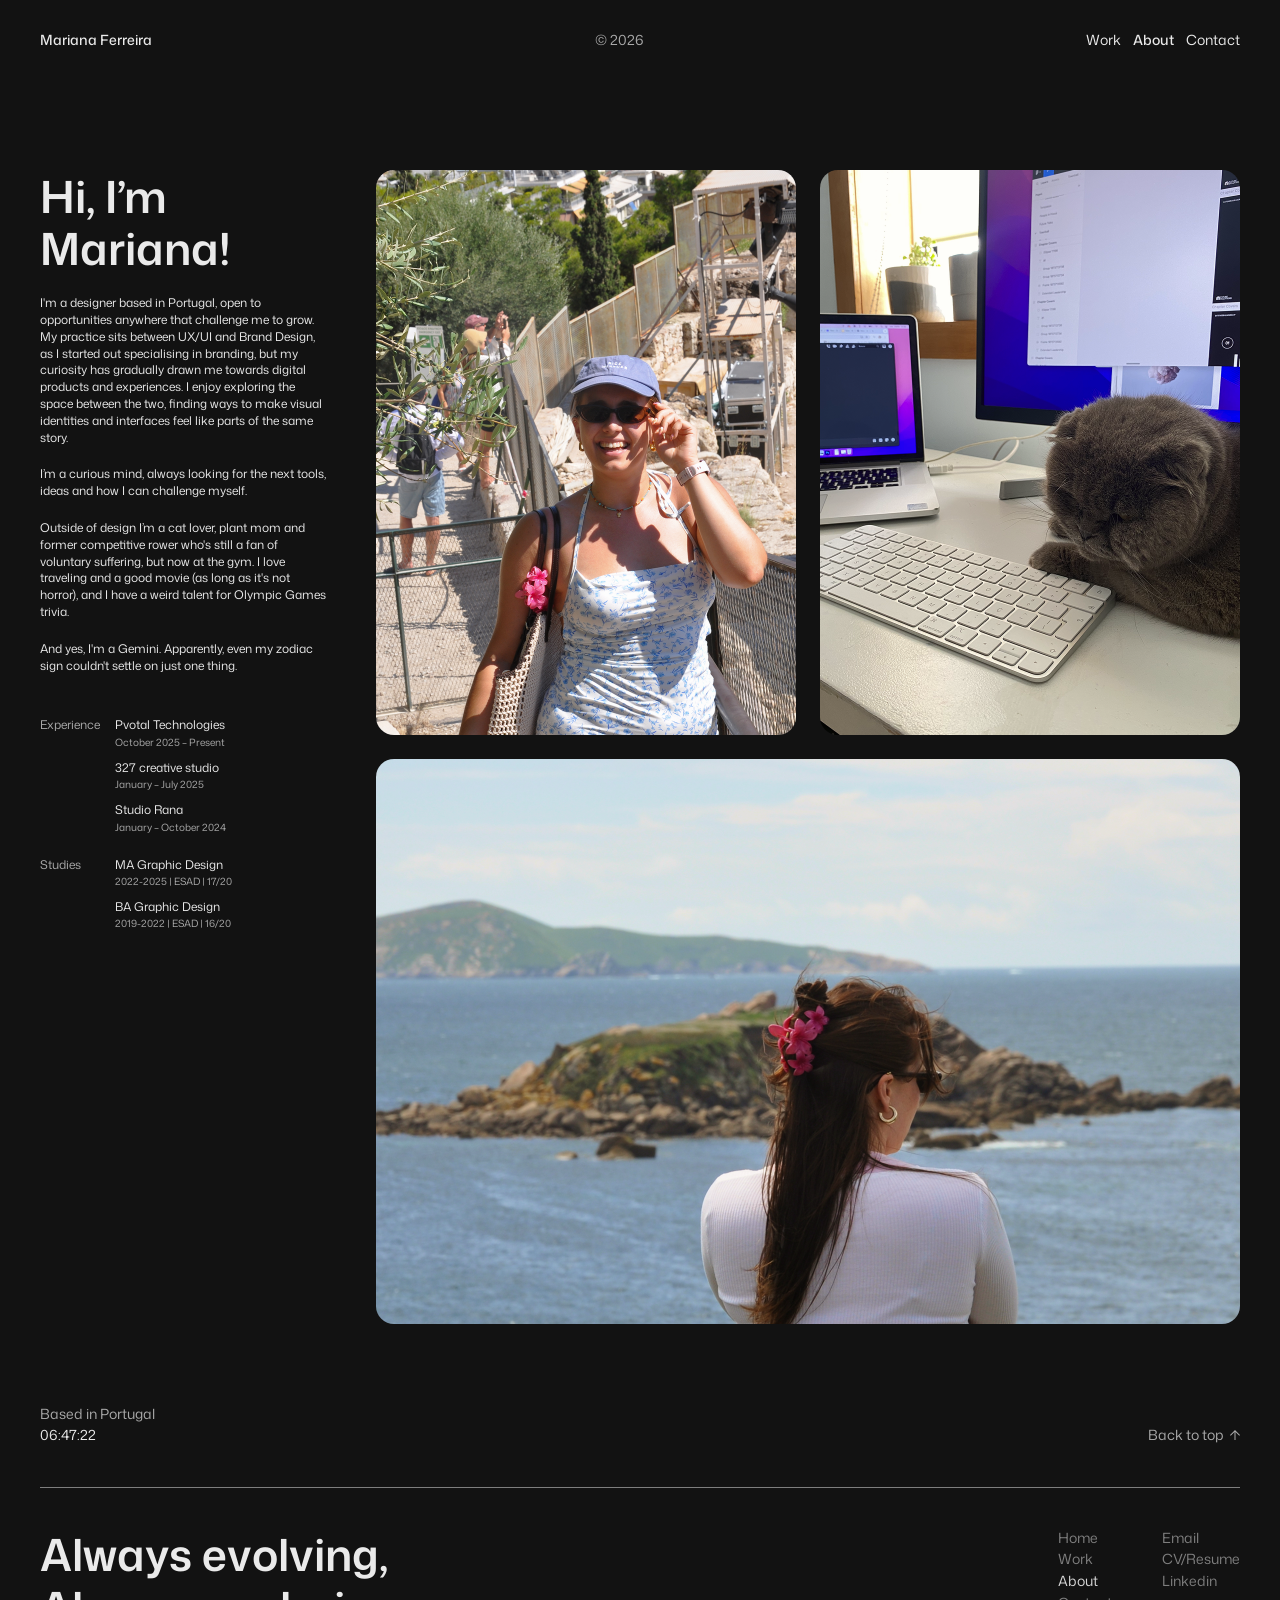
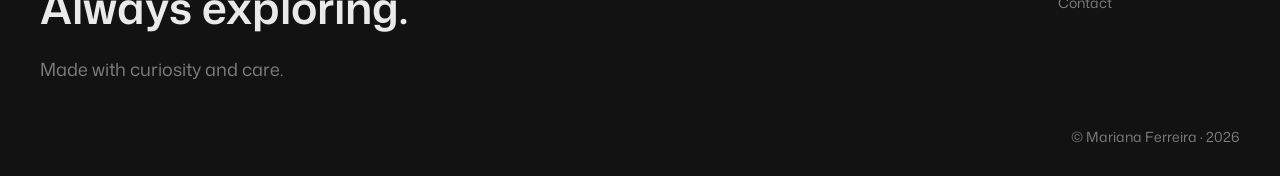
==== commit c8a71591: "About: 327 creative studio dates to January – July 2025 Co-Authored-By: Claude Sonnet 5.5 <noreply@a" ====
--- a/about.html
+++ b/about.html
@@ -44,7 +44,7 @@
           </div>
           <div class="about-meta-entry">
             <span class="about-meta-entry__name t-label-12">327 creative studio</span>
-            <span class="about-meta-entry__date t-label-small-10">January – July 2026</span>
+            <span class="about-meta-entry__date t-label-small-10">January – July 2025</span>
           </div>
           <div class="about-meta-entry">
             <span class="about-meta-entry__name t-label-12">Studio Rana</span>
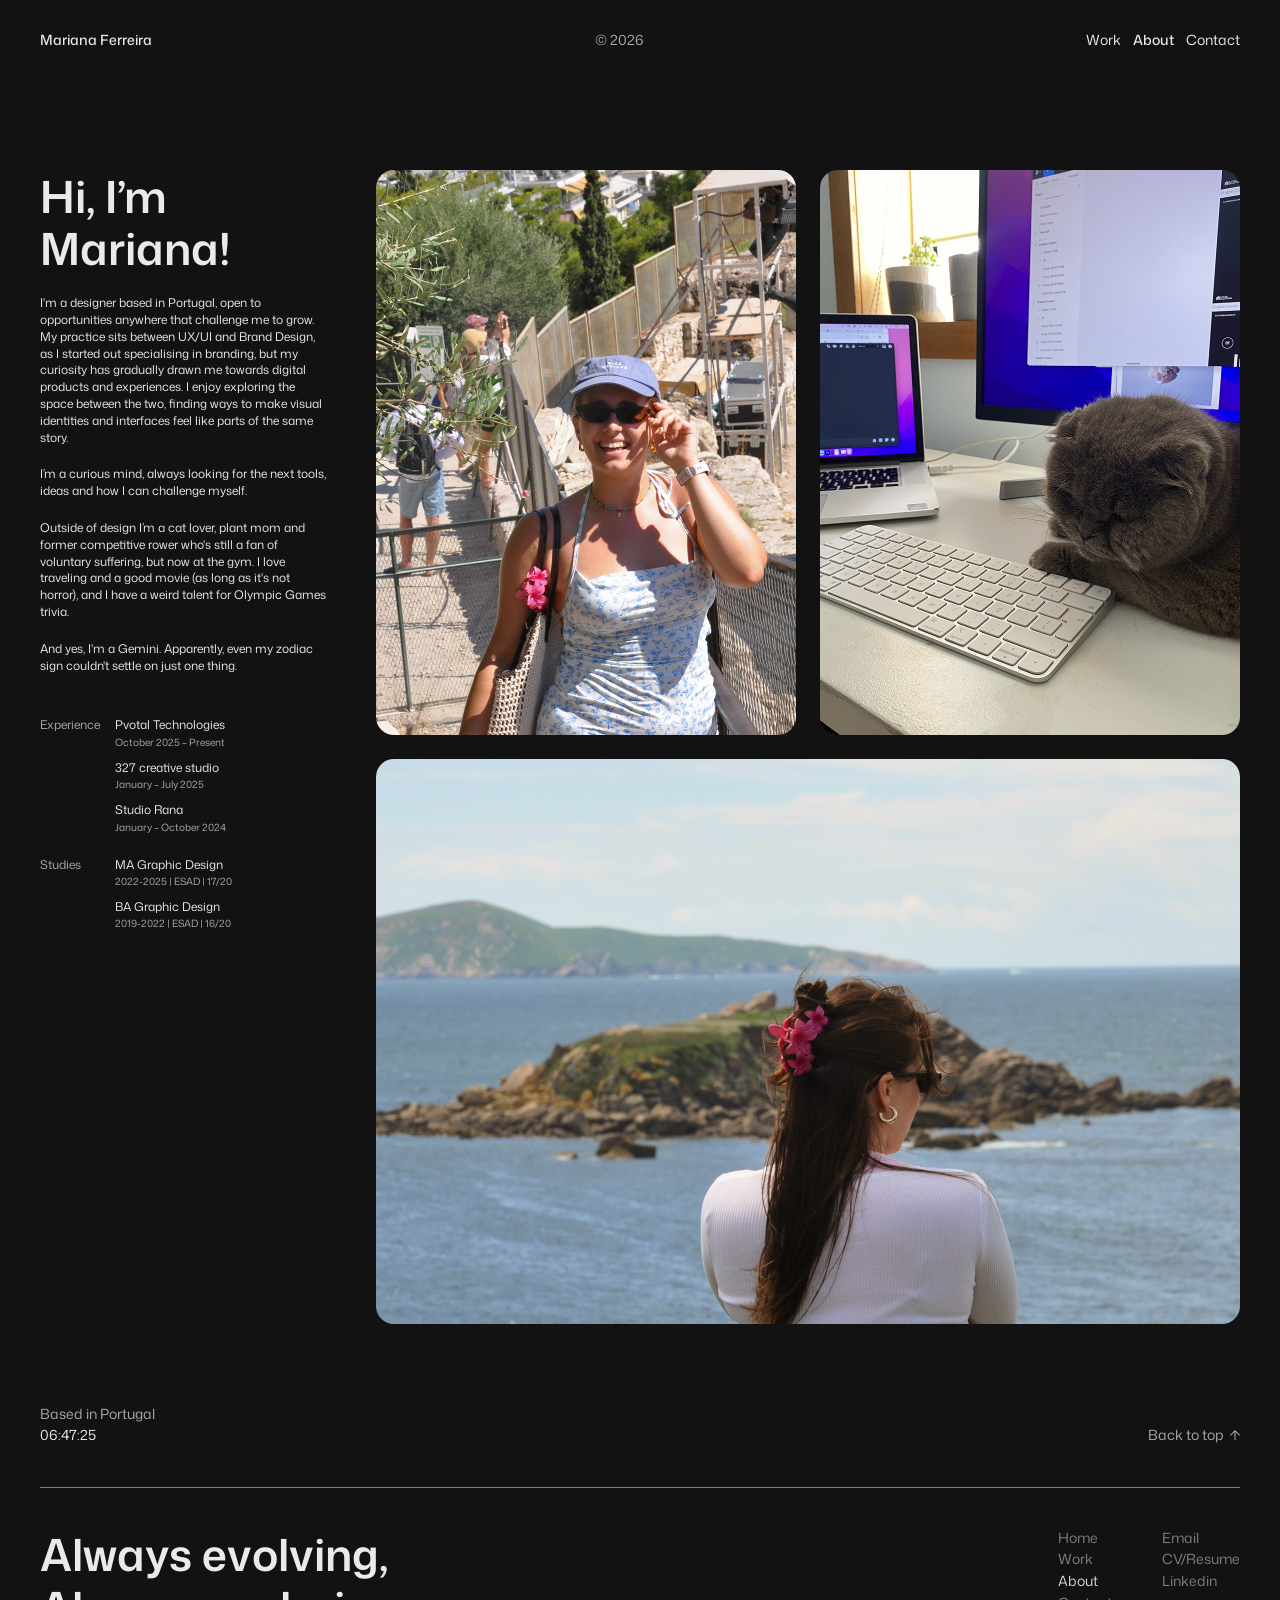
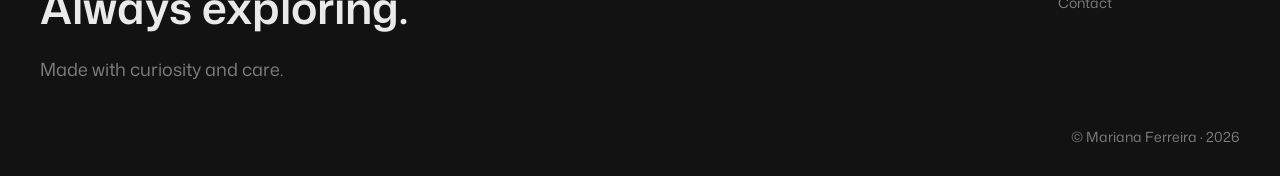
==== commit ab8f1d97: "Mobile: shorten top padding of Work, About and project pages (48px -> 24px) Co-Authored-By: Claude S" ====
--- a/about.html
+++ b/about.html
@@ -10,7 +10,7 @@
 <link rel="preconnect" href="https://fonts.googleapis.com">
 <link rel="preconnect" href="https://fonts.gstatic.com" crossorigin>
 <link href="https://fonts.googleapis.com/css2?family=Mona+Sans:wdth,wght@100,300;100,400;100,500;100,600&family=Geist+Mono:wght@300&display=swap" rel="stylesheet">
-<link rel="stylesheet" href="css/style.css?v=42">
+<link rel="stylesheet" href="css/style.css?v=43">
 </head>
 <body>
 
--- a/css/style.css
+++ b/css/style.css
@@ -407,7 +407,7 @@
 .work-card__tags { display: flex; gap: 4px; flex-wrap: wrap; }
 
 @media (max-width: 900px) {
-  .work-body { flex-direction: column; padding: 48px 24px 60px; }
+  .work-body { flex-direction: column; padding: 24px 24px 60px; }
   .work-info { width: 100%; }
   .work-filters { flex-direction: row; flex-wrap: wrap; }
   .work-grid-2col { grid-template-columns: 1fr; width: 100%; }
@@ -439,7 +439,7 @@
 .about-photos__row > div { flex: 1; min-width: 0; }
 
 @media (max-width: 900px) {
-  .about-body { flex-direction: column; padding: 48px 24px 60px; }
+  .about-body { flex-direction: column; padding: 24px 24px 60px; }
   .about-info { width: 100%; }
   .about-photos__row { flex-direction: column; }
   .about-photos__row img, .about-photos > img { height: auto; aspect-ratio: 490 / 565; }
@@ -492,7 +492,7 @@
 .project-detail__note-body p { margin: 0; }
 
 @media (max-width: 900px) {
-  .project-detail__body { flex-direction: column; padding: 48px 24px 60px; }
+  .project-detail__body { flex-direction: column; padding: 24px 24px 60px; }
   .project-detail__info { width: 100%; }
   .project-detail__pair { flex-direction: column; }
   .project-detail__note { flex-direction: column; gap: 8px; padding: 16px 0; }
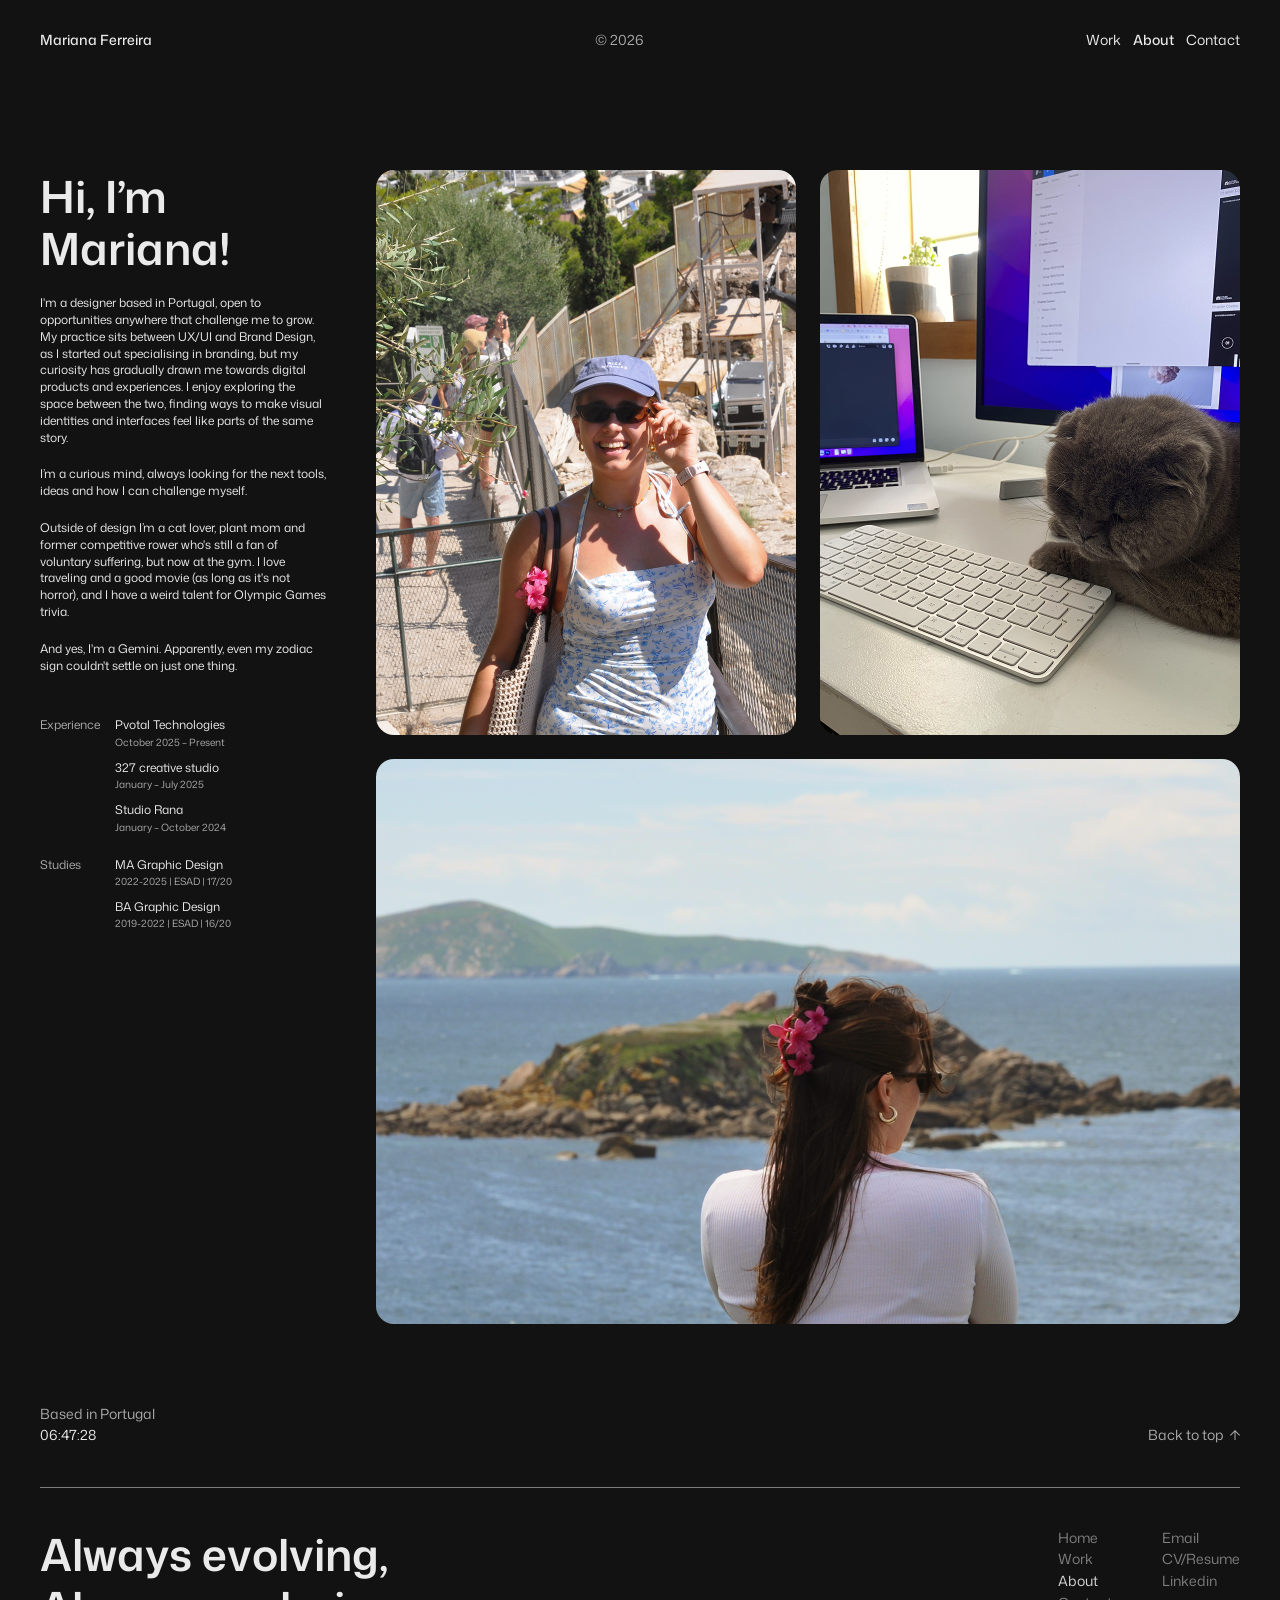
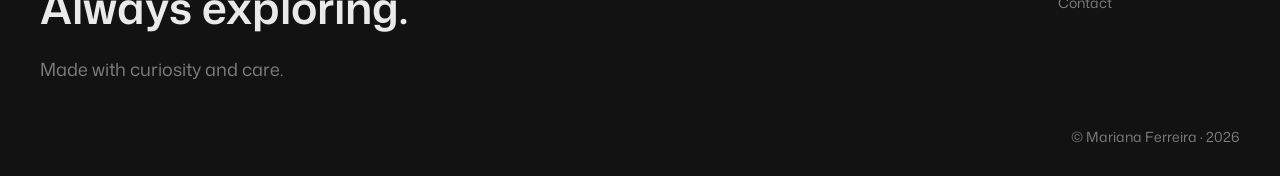
==== commit ae2452bb: "Add GoatCounter cookieless analytics to all pages Co-Authored-By: Claude Sonnet 5.5 <noreply@anthrop" ====
--- a/about.html
+++ b/about.html
@@ -132,5 +132,7 @@
   });
 </script>
 <script src="js/reveal.js?v=1"></script>
+<script data-goatcounter="https://mariana-15.goatcounter.com/count"
+        async src="//gc.zgo.at/count.js"></script>
 </body>
 </html>
